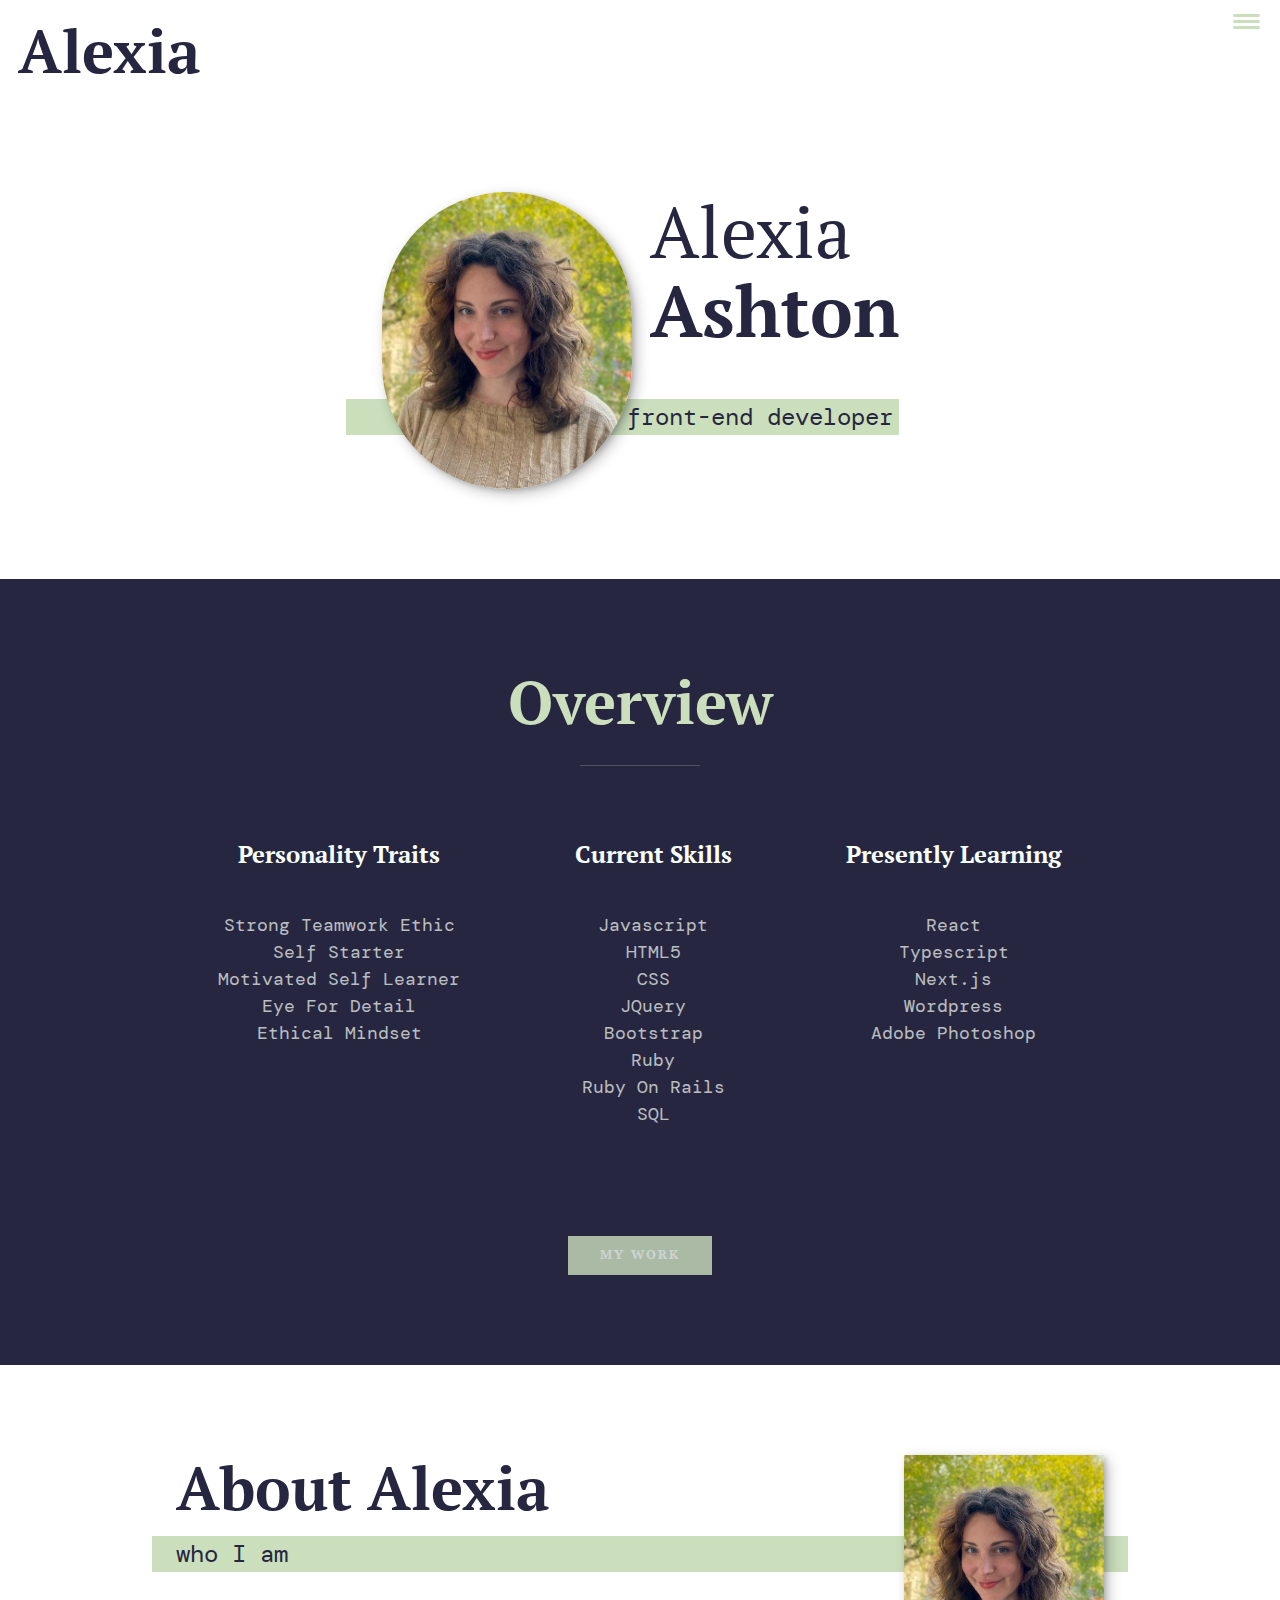
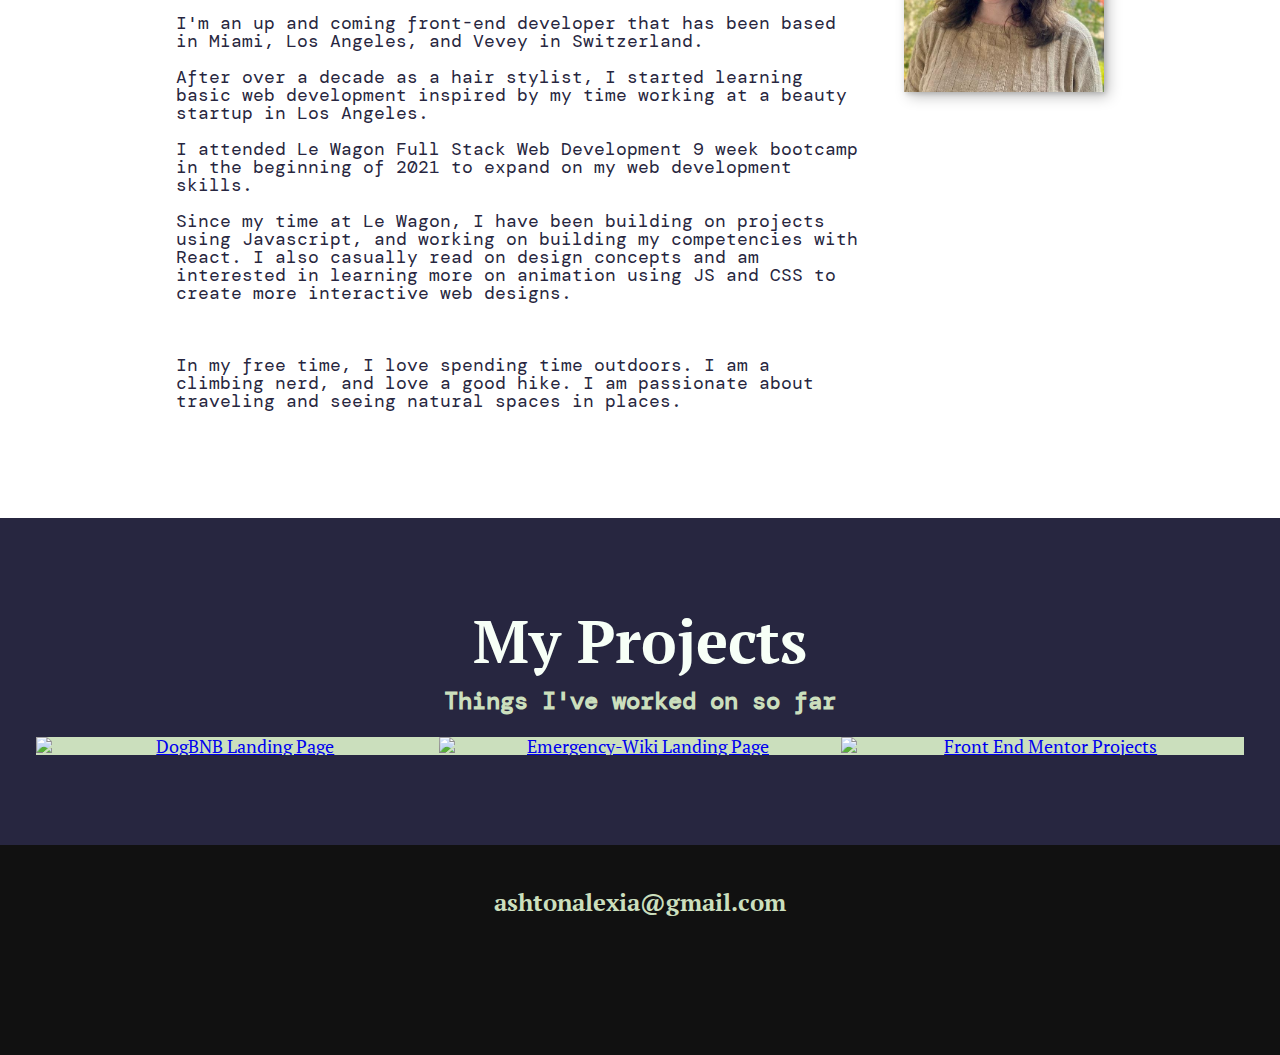
==== index.html @ a901b964 "Merge pull request #9 from alexiaashton/nine-branch" ====
<!DOCTYPE html>
<html lang="en">
  <head>

    <title>Alexia Ashton | Front-End Web Developer</title>
    <meta charset="utf 8">
    <meta name="viewport" content="width=device-width, initial scale=1.0">
    <link rel="stylesheet" href="/style/index.css" />
    <script src="https://kit.fontawesome.com/a65cfa172c.js" crossorigin="anonymous"></script>
  </head>
  <body>
    <header>
      <div class="logo">
        <h2 class="logo_font">Alexia<h2>
      </div>
      <button class="nav-toggle" aria-label="navigation">
        <span class="hamburger"></span>
      </button>
      <nav class="nav">
        <ul class="nav__list">
          <li class="nav_item"><a href="#home" class="nav__link">Home</a></li>
          <li class="nav_item"><a href="#info_highlights" class="nav__link">Tidbits</a></li>
          <li class="nav_item"><a href="#about" class="nav__link">About Me</a></li>
          <li class="nav_item"><a href="#work" class="nav__link">My Work</a></li>
        </ul>
      </nav>
    </header>
    <!--Introduction-->
    <section class="intro" id="home">
      <h1 class="section__title section__title--intro">
        Alexia <strong>Ashton</strong>
      </h1>
      <p class='section__subtitle section__subtitle--intro'>front-end developer</p>
      <img src='img/alexia.jpg' class="intro_img" alt="Photo of Alexia">
    </section>


    <!--banner filler for the future-->
    <section class="highlights" id="info_highlights">
      <h2 class="section__title section__title--highlights">Overview</h2>
      <div class="all_tidbits">
        <div class="tidbit">
          <h3>Personality Traits</h3>
          <p>
            <br> Strong Teamwork Ethic
            <br> Self Starter
            <br> Motivated Self Learner
            <br> Eye For Detail
            <br> Ethical Mindset
          </p>
        </div>
        <div class="tidbit">
          <h3>Current Skills</h3>
          <p class="skills_list">
            <br>Javascript
            <br>HTML5
            <br>CSS
            <br>JQuery
            <br>Bootstrap
            <br>Ruby
            <br>Ruby On Rails
            <br>SQL
          <p>
        </div>
        <div class="tidbit">
          <h3>Presently Learning</h3>
          <p>
            <br>React
            <br>Typescript
            <br>Next.js
            <br> Wordpress
            <br> Adobe Photoshop
          </p>
        </div>
      </div>
      <a href="#my_work" class="btn">My Work</a>
    </section>


    <!--About ME-->
    <section class="about_me" id="about">
      <h2 class="section__title section__title--about">About Alexia</h2>
      <p class="section__subtitle section__subtitle--about">who I am</p>

      <div class="about_me--body">
        <p>I'm an up and coming front-end developer that has been based in Miami, Los Angeles, and Vevey in Switzerland.
        <br>
        <br>After over a decade as a hair stylist, I started learning basic web development inspired by my time working at a beauty startup in Los Angeles.
        <br>
        <br>I attended Le Wagon Full Stack Web Development 9 week bootcamp in the beginning of 2021 to expand on my web development skills.
        <br>
        <br>Since my time at Le Wagon, I have been building on projects using Javascript, and working on building my competencies with React. I also casually read on design concepts and am interested in learning more on animation using JS and CSS to create more interactive web designs. </p>
        <br>
        <p>In my free time, I love spending time outdoors. I am a climbing nerd, and love a good hike. I am passionate about traveling and seeing natural spaces in places.</p>
      </div>
      <img src="img/alexia.jpg" class="about_me--image">
    </section>

    <!--My Work-->
    <section class="my_work" id="work">
      <h2 class="section__title section__title--work">My Projects</h2>
      <p class="section__subtitle section_subtitle--work">Things I've worked on so far</p>


      <div class="portfolio">
        <!--Portfolio Item 1-->
        <a href="dog_bnb.html" class="portfolio__item">
          <img src="img/DogBNB.jpg" alt="DogBNB Landing Page" class="portfolio_img">
        </a>
        <!--Potfolio ITem 2-->
        <a href="emergency_wiki.html" class="portfolio__item">
          <img src="img/emergencyWiki.jpg" alt="Emergency-Wiki Landing Page" class="portfolio_img">
        </a>
        <!--Portfoilio Item 3-->
        <a href="#" class="portfolio__item">
          <img src="img/frontendmentor.jpg" alt="Front End Mentor Projects" class="portfolio_img">
        </a>
      </div>
    </section>

  <!--footer-->

  <footer class="footer">
    <a href="mailto:ashtonalexia@gmail.com" class="footer-link">ashtonalexia@gmail.com</a>
    <ul class="social_list">
      <li class="social__list-item">
        <a href="https://github.com/alexiaashton" class="social__list-link">
          <i class="fab fa-github"></i>
        </a>
      </li>
      <li class="social__list-item">
        <a href="https://www.linkedin.com/in/alexia-ashton" class="social__list-link">
          <i class="fab fa-linkedin"></i>
        </a>
      </li>
    </ul>
   </footer>
   <script src="js/index.js"></script>
 </body>
<html>
---- style/index.css ----
@import url("https://fonts.googleapis.com/css2?family=DM+Mono:ital,wght@0,300;0,400;1,300;1,400&family=PT+Serif:ital,wght@0,400;0,700;1,400&display=swap");

*,
*::before,
*::after {
  box-sizing: border-box;
}

:root {
  --ff-primary: "Pt Serif";
  --ff-secondary: "DM Mono";

  --fw-reg: 300;
  --fw-bold: 900;

  --clr-light: #f7fff7;
  --clr-drk: #272640;
  --clr-accent: #cbdfbd;

  --fs-h1: 3rem;
  --fs-h2: 2.23rem;
  --fs-h3: 1.25rem;
  --fs-body: 1rem;

  --bs: 0.25em 0.25em 0.75em rgba(0, 0, 0, 0.25),
    0.125em 0.125em 0.25em rgba(0, 0, 0, 0.15);
}

@media (min-width: 800px) {
  :root {
    --fs-h1: 4.5rem;
    --fs-h2: 3.75rem;
    --fs-h3: 1.5rem;
    --fs-body: 1.125rem;
  }
}

/*---------General Style------- */
html {
  scroll-behavior: smooth;
}

body {
  background: var(--clr-clr);
  color: var(--clr-drk);
  margin: 0;
  font-family: var(--ff-primary);
  font-size: var(--fs-body);
  line-height: 1;
}

section {
  padding: 5em 2em;
}

img {
  display: block;
  max-width: 100%;
}

strong {
  font-weight: var(--fw-bold);
}

:focus {
  outline: 3px solid var(--clr-accent);
  outline-offset: 3px;
}

/*----Buttons-----*/
.btn {
  display: inline-block;
  padding: 1em 2.5em;
  margin: 0 auto;
  text-align: center;
  text-decoration: none;
  background: var(--clr-accent);
  color: var(--clr-light);
  cursor: pointer;
  font-size: 0.8rem;
  text-transform: uppercase;
  letter-spacing: 2px;
  font-weight: var(--fw-bold);
  opacity: 0.8;
  transition: transform 200ms ease-in-out;
}

.btn:hover {
  transform: scale(1.1);
  opacity: 1;
}
/*Typography */

h1,
h2,
h3 {
  line-height: 1.1;
  margin: 0;
}

h1 {
  font-size: var(--fs-h1);
}
h2 {
  font-size: var(--fs-h2);
}
h3 {
  font-size: var(--fs-h3);
}

p {
  font-family: var(--ff-secondary);
}

.section__title {
  margin-bottom: 0.25em;
}

.section__title--intro {
  font-weight: var(--fw-reg);
}

.section__title--intro strong {
  display: block;
}

.section__subtitle {
  margin: 0;
  font-size: var(--fs-h3);
  min-width: 500px;
}

.section__subtitle--intro,
.section__subtitle--about {
  background: var(--clr-accent);
  padding: 0.25em;
  font-family: var(--ff-secondary);
  margin-bottom: 1em;
}

/*---header--*/
.logo {
  max-width: 100px;
}

header {
  display: flex;
  justify-content: space-between;
  padding: 1em;
}

.nav {
  position: fixed;
  background: var(--clr-drk);
  color: var(--clr-light);
  top: 0;
  bottom: 0;
  left: 0;
  right: 0;
  z-index: 100;

  transform: translatex(100%);
  transition: transform 250ms cubic-bezier(0.5, 0, 0.5, 1);
}

.nav__list {
  list-style: none;
  display: flex;
  height: 100%;
  flex-direction: column;
  justify-content: space-evenly;
  align-items: center;
  margin: 0;
  padding: 0;
}

.nav__link {
  color: inherit;
  font-weight: var(--fw-bold);
  font-size: var(--fs-h3);
  text-decoration: none;
}

.nav__link:hover {
  color: var(--clr-accent);
}

.nav-toggle {
  padding: 0.5em;
  background: transparent;
  border: 0;
  cursor: pointer;
  position: absolute;
  right: 1em;
  top: 1em;
  z-index: 1000;
}

.nav-open .nav {
  transform: translateX(0);
}

.nav-open .nav-toggle {
  position: fixed;
}

.nav-open .hamburger {
  transform: rotate(0.625turn);
}

.nav-open .hamburger::before {
  transform: rotate(90deg) translateX(-6px);
}

.nav-open .hamburger::after {
  opacity: 0;
}

.hamburger {
  display: block;
  position: relative;
}

.hamburger,
.hamburger::before,
.hamburger::after {
  background: var(--clr-accent);
  width: 2em;
  height: 3px;
  border-radius: 1em;
  transition: transform 250ms ease-in-out;
}

.hamburger::before,
.hamburger::after {
  content: "";
  position: absolute;
  left: 0;
  right: 0;
}

.hamburger::before {
  top: 6px;
}

.hamburger::after {
  bottom: 6px;
}
/*----Intro Section */

.intro {
  max-width: 1000px;
  margin: 0 auto;
  position: relative;
}

.intro_img {
  box-shadow: var(--bs);
  border-radius: 280px;
}

.section__subtitle--intro {
  display: inline-block;
}
@media (min-width: 600px) {
  .intro {
    display: grid;
    width: min-content;
    margin: 0 auto;
    grid-column-gap: 1em;
    grid-template-areas:
      "img title"
      "img subtitle";
    grid-template-columns: min-content max-content;
  }
  .intro_img {
    grid-area: img;
    min-width: 250px;
    position: relative;
    z-index: 2;
  }
  .section__subtitle--intro {
    align-self: start;
    grid-column: -1 / 1;
    grid-row: 2;
    text-align: right;
    position: relative;
    left: -1.5em;
    width: calc(100% + 1.5em);
  }
}

/*--------Highlights/Tidbits Section------------*/

.highlights {
  background-color: var(--clr-drk);
  /*background-image: ;*/
  /*background-size: cover;
  background-blend-mode: multiply;*/
  color: var(--clr-light);
  text-align: center;
}

.section__title--highlights {
  color: var(--clr-accent);
  position: relative;
  display: grid;
}

.section__title--highlights::after {
  content: "";
  display: block;
  width: 2em;
  height: 1px;
  margin: 0.5em auto 1em;
  background: var(--clr-accent);
  opacity: 0.25;
}

.all_tidbits {
  margin-bottom: 5em;
}

.tidbit {
  max-width: 500px;
  margin: 0 auto;
  line-height: 1.5em;
}

.tidbit p {
  opacity: 0.7;
}

@media (min-width: 800px) {
  .all_tidbits {
    display: flex;
    max-width: 1000px;
    margin-left: auto;
    margin-right: auto;
  }
  .tidbit + .tidbit {
    margin-left: 2em;
  }
}

/*----About ME -----*/

.about_me {
  max-width: 1000px;
  margin: 0 auto;
}

.about_me--image {
  box-shadow: var(--bs);
}

@media (min-width: 600px) {
  .about_me {
    display: grid;
    grid-template-columns: 1fr 200px;
    grid-template-areas:
      "title img"
      "subtitle img"
      "text img";
    grid-column-gap: 2em;
  }
  .section__title--about {
    grid-area: title;
  }
  .section__subtitle--about {
    grid-column: 1 / -1;
    grid-row: 2;
    position: relative;
    left: -1em;
    width: calc(100% + 2em);
    padding-left: 1em;
    padding-right: calc(200px + 4em);
  }
  .about_me--image {
    grid-area: img;
    position: relative;
    z-index: 2;
  }
}

/*-------------Portfolio------*/

.my_work {
  background-color: var(--clr-drk);
  color: var(--clr-light);
  text-align: center;
}

.section_subtitle--work {
  color: var(--clr-accent);
  font-weight: var(--fw-bold);
  margin-bottom: 1em;
}

.portfolio {
  display: grid;
  grid-template-columns: repeat(auto-fit, minmax(300px, 2fr));
}

.portfolio_img {
  width: 100%;
  height: 100%;
  object-fit: fill;
  transition: transform 750ms cubic-bezier(0.5, 0, 0.5, 1), opacity 250ms linear;
}

.portfolio__item {
  background: var(--clr-accent);
  overflow: hidden;
}
.portfolio_img:hover {
  transform: scale(1.2);
  opacity: 0.75;
}

/*---footer----*/

.footer {
  background: #111;
  color: var(--clr-accent);
  text-align: center;
  padding: 2.5em 0;
}

.footer a {
  color: inherit;
  text-decoration: none;
  font-size: var(--fs-h3);
}

.footer-link {
  font-weight: bold;
}

.footer-link:hover,
.social__list-link:hover {
  opacity: 0.7;
}

.footer-link:hover {
  text-decoration: underline;
}

.social_list {
  list-style: none;
  display: flex;
  justify-content: center;
  margin: 2em 0;
  padding: 0;
}

.social__list-item {
  margin: 0 0.5em;
}

.social__list-link {
  padding: 0.75em;
}

/* Portfolio Pages */

.portfolio-item-individual {
  padding: 0 2em 2em;
  max-width: 1000px;
  margin: 0 auto;
}

.portfolio-item-individual p {
  max-width: 600px;
  margin-left: auto;
  margin-right: auto;
  line-height: 1.5em;
}

.EW_portfolio_page_img {
  max-width: 200px;
  margin: 0 auto;
  transition: transform 750ms cubic-bezier(0.5, 0, 0.5, 1), opacity 250ms linear;
}
.EW_portfolio_page_img:hover {
  transform: scale(1.2);
  opacity: 0.75;
}

.portfolio-item-individual h3 {
  margin: 0 auto;
  padding: 30px;
  text-align: center;
}

.tech_lang_used {
  text-align: center;
}

.tech_list {
  list-style: none;
  display: flex;
  justify-content: center;
  margin: 2em 0;
  padding: 0;
}

.tech_item {
  padding: 2em;
}
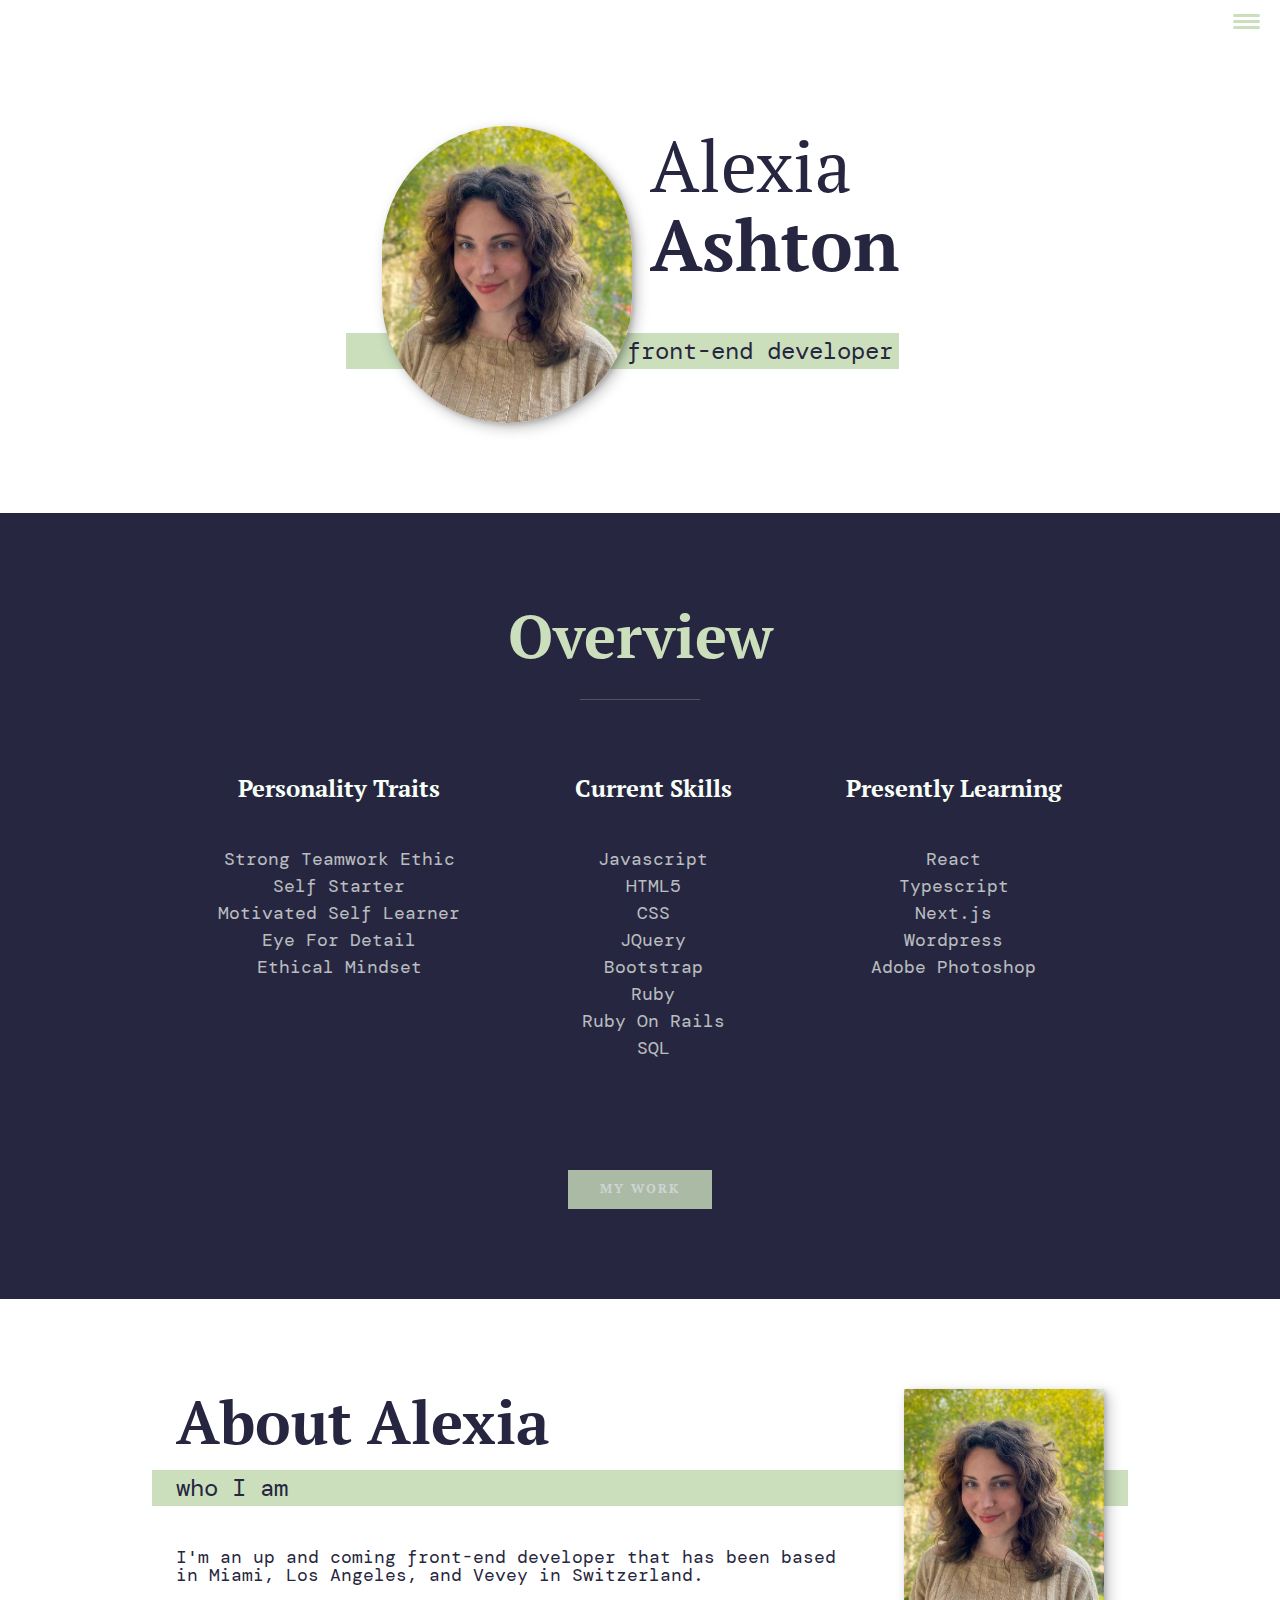
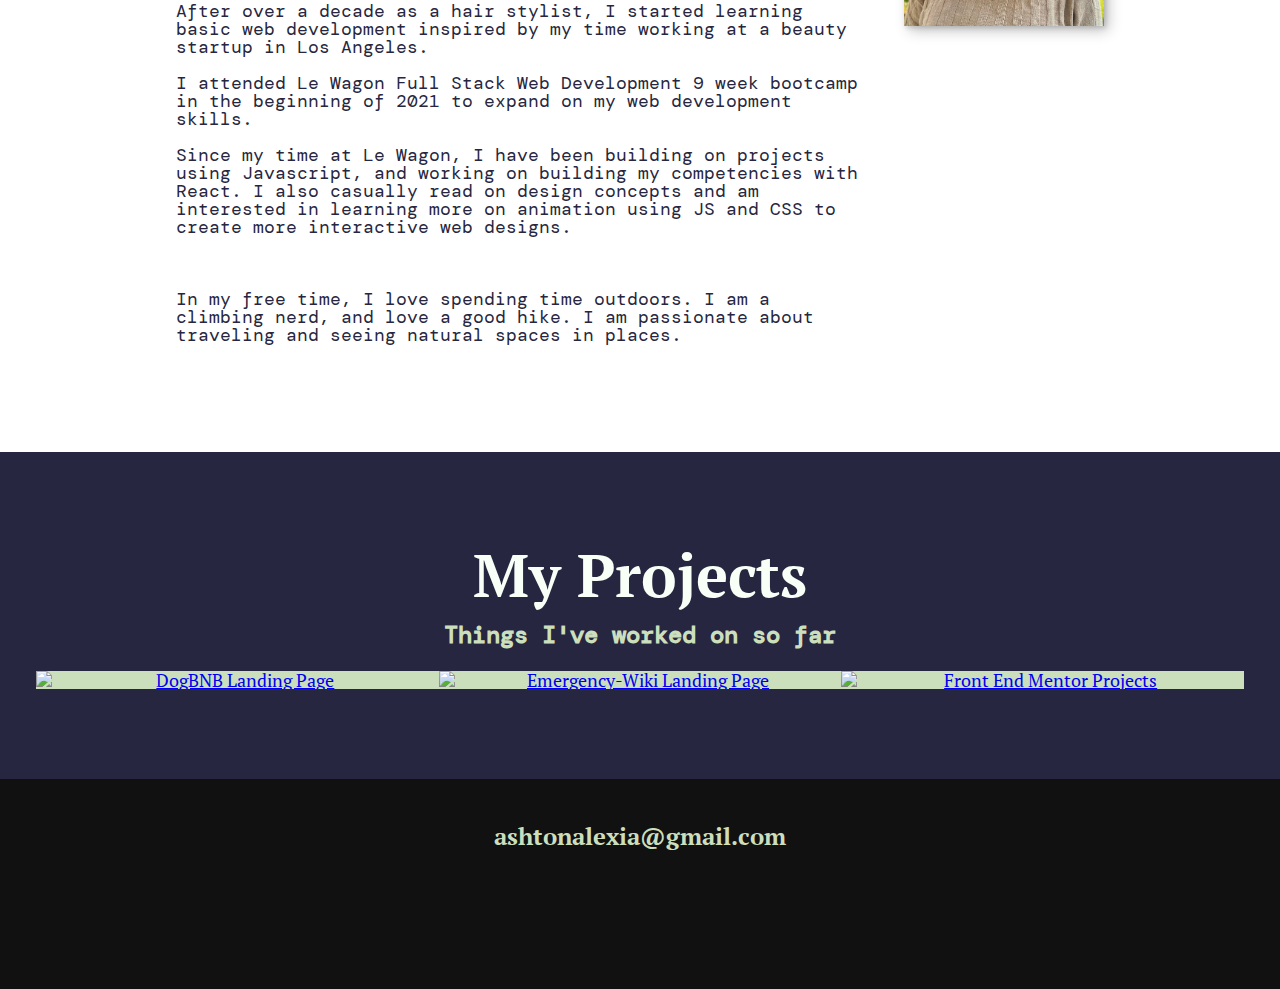
==== commit f3062ac5: "Merge pull request #11 from alexiaashton/tenth-branch" ====
--- a/index.html
+++ b/index.html
@@ -5,13 +5,13 @@
     <title>Alexia Ashton | Front-End Web Developer</title>
     <meta charset="utf 8">
     <meta name="viewport" content="width=device-width, initial scale=1.0">
-    <link rel="stylesheet" href="/style/index.css" />
+    <link type="text/css" rel="stylesheet" href="style/index.css" />
     <script src="https://kit.fontawesome.com/a65cfa172c.js" crossorigin="anonymous"></script>
   </head>
   <body>
     <header>
       <div class="logo">
-        <h2 class="logo_font">Alexia<h2>
+        <h2 class="logo_font"><h2>
       </div>
       <button class="nav-toggle" aria-label="navigation">
         <span class="hamburger"></span>
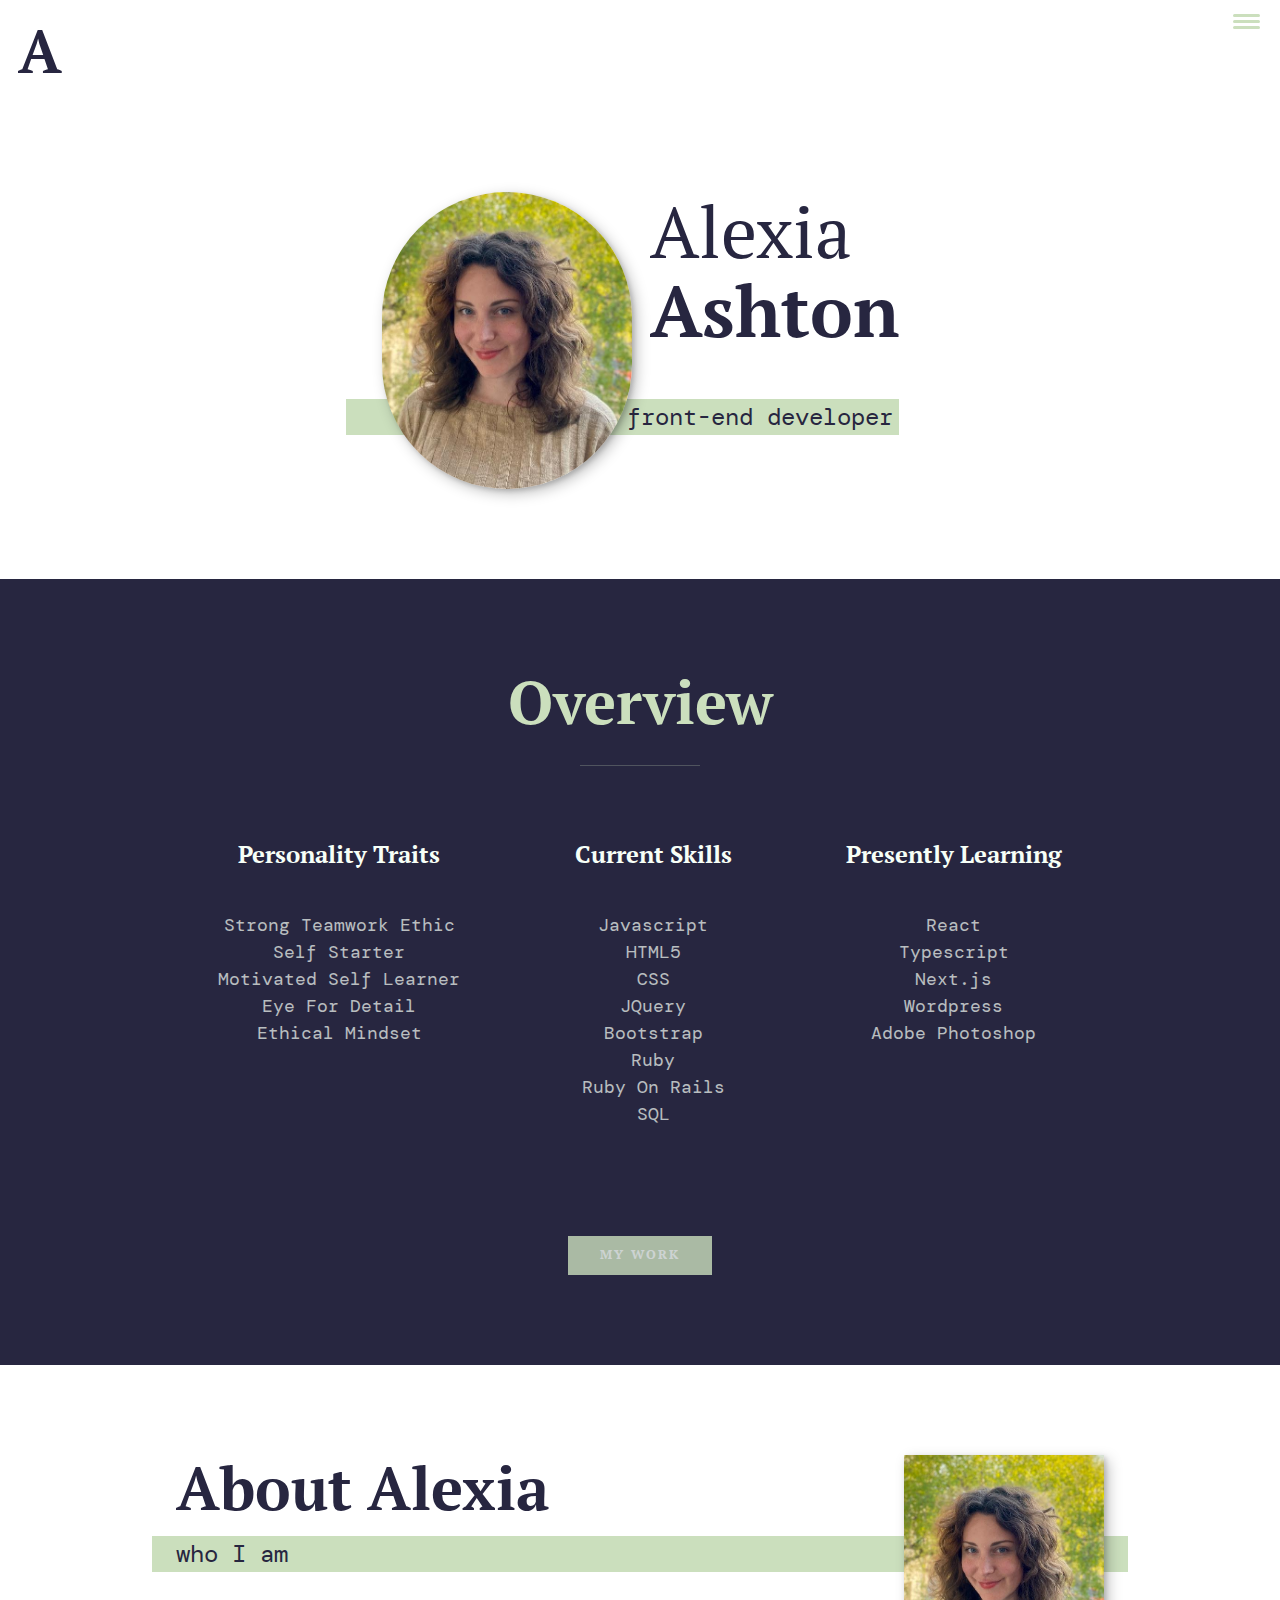
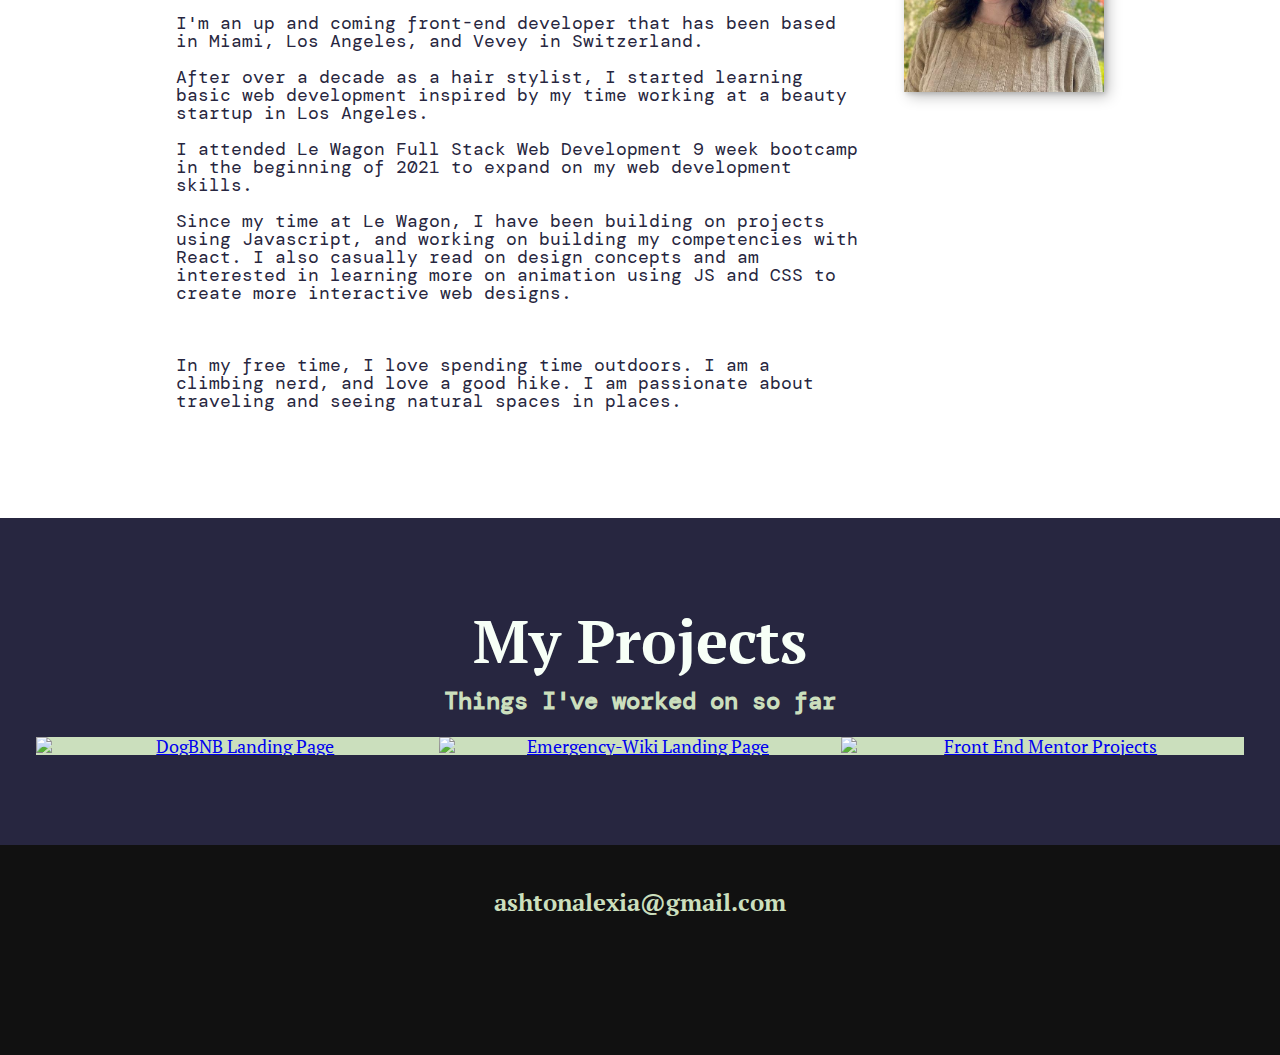
==== commit 86d03e54: "fixed my work button" ====
--- a/index.html
+++ b/index.html
@@ -11,7 +11,7 @@
   <body>
     <header>
       <div class="logo">
-        <h2 class="logo_font"><h2>
+        <h2 class="logo_font">A<h2>
       </div>
       <button class="nav-toggle" aria-label="navigation">
         <span class="hamburger"></span>
@@ -73,7 +73,7 @@
           </p>
         </div>
       </div>
-      <a href="#my_work" class="btn">My Work</a>
+      <a href="#work" class="btn">My Work</a>
     </section>
 
 
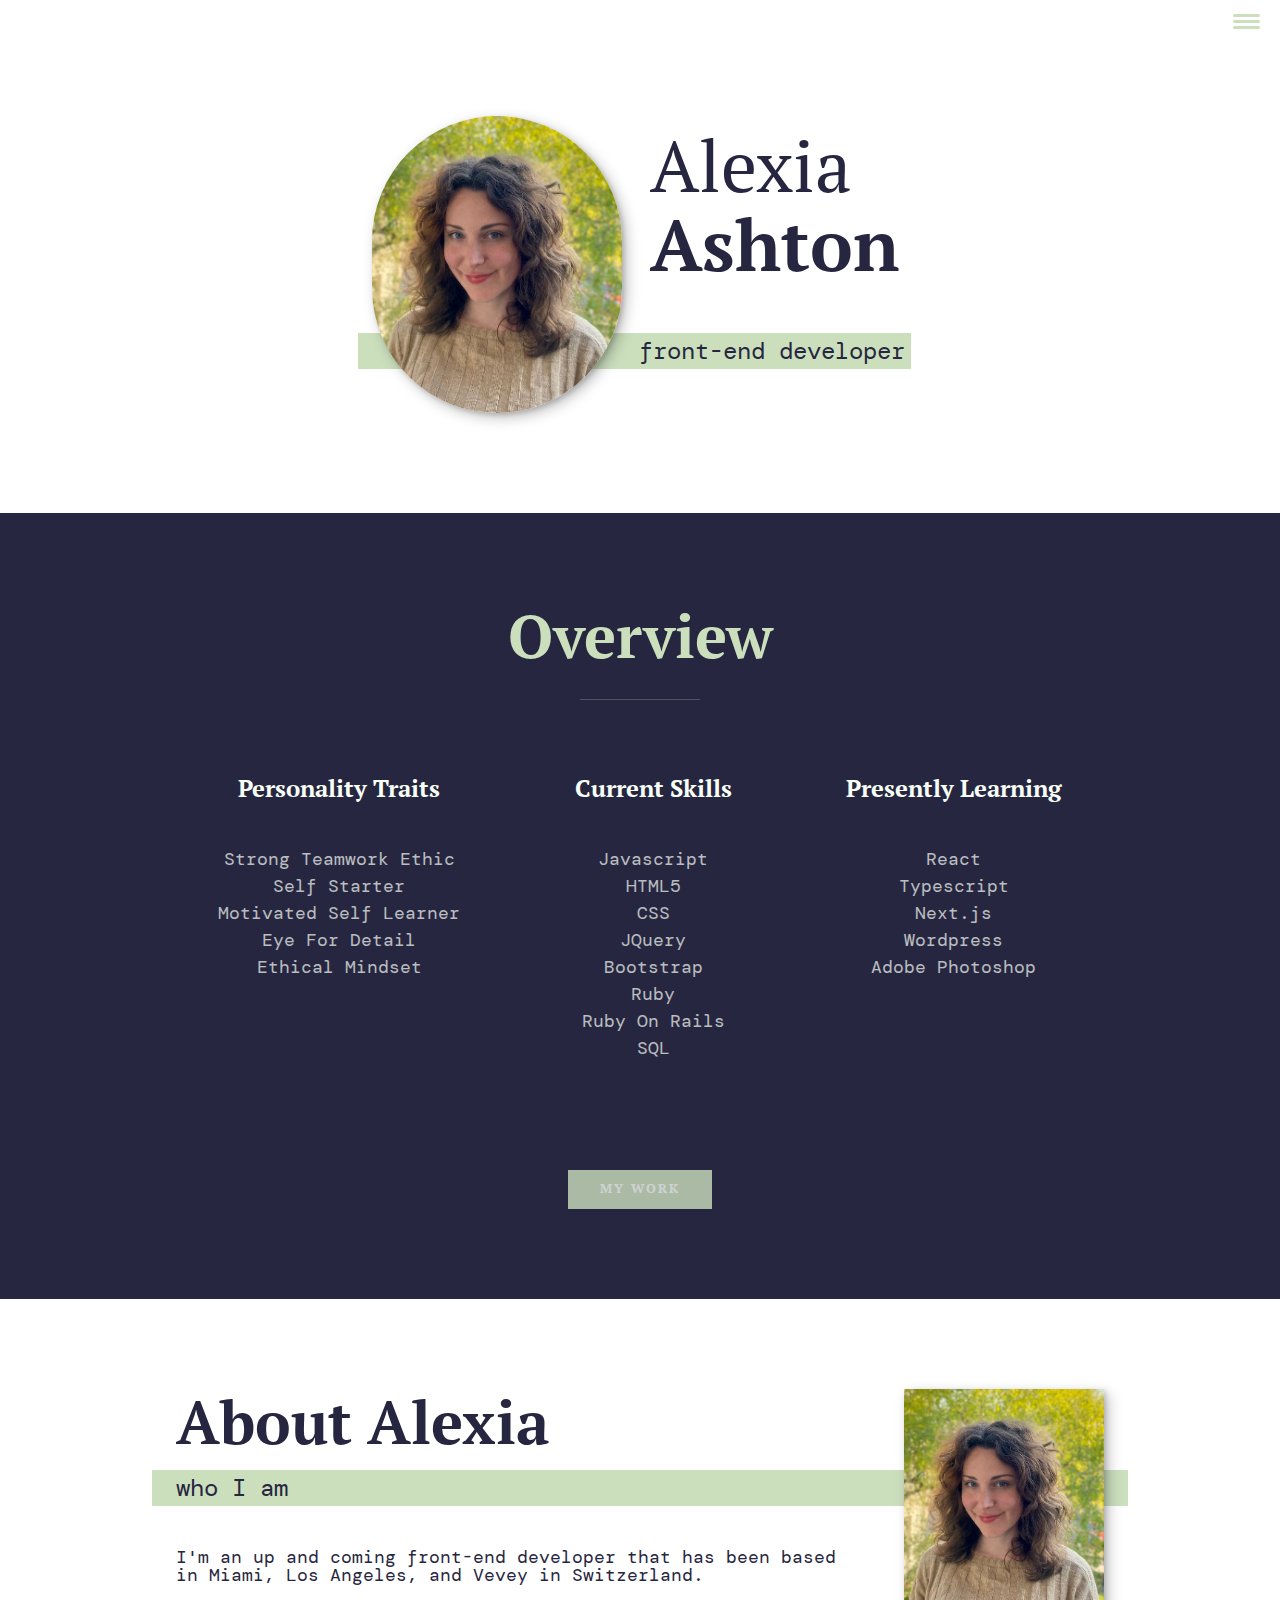
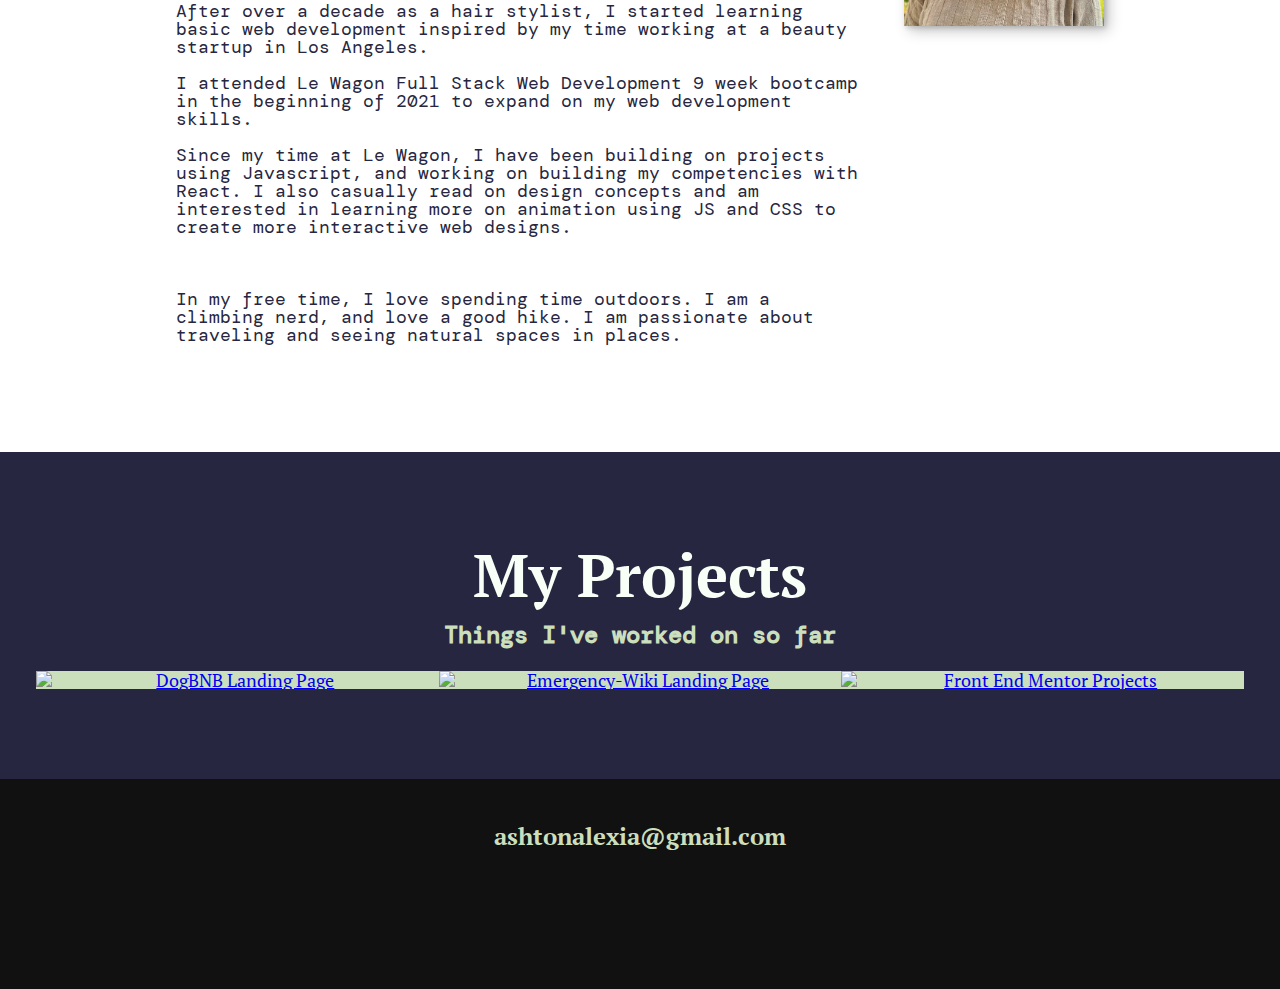
==== commit 9e026077: "intro completely responsive" ====
--- a/index.html
+++ b/index.html
@@ -1,17 +1,19 @@
-  <!DOCTYPE html>
+<!DOCTYPE html>
 <html lang="en">
   <head>
-
     <title>Alexia Ashton | Front-End Web Developer</title>
-    <meta charset="utf 8">
-    <meta name="viewport" content="width=device-width, initial scale=1.0">
+    <meta charset="utf 8" />
+    <meta name="viewport" content="width=device-width, initial scale=1.0" />
     <link type="text/css" rel="stylesheet" href="style/index.css" />
-    <script src="https://kit.fontawesome.com/a65cfa172c.js" crossorigin="anonymous"></script>
+    <script
+      src="https://kit.fontawesome.com/a65cfa172c.js"
+      crossorigin="anonymous"
+    ></script>
   </head>
   <body>
     <header>
       <div class="logo">
-        <h2 class="logo_font">A<h2>
+        <i class="fas fa-laptop-code"></i>
       </div>
       <button class="nav-toggle" aria-label="navigation">
         <span class="hamburger"></span>
@@ -19,9 +21,15 @@
       <nav class="nav">
         <ul class="nav__list">
           <li class="nav_item"><a href="#home" class="nav__link">Home</a></li>
-          <li class="nav_item"><a href="#info_highlights" class="nav__link">Tidbits</a></li>
-          <li class="nav_item"><a href="#about" class="nav__link">About Me</a></li>
-          <li class="nav_item"><a href="#work" class="nav__link">My Work</a></li>
+          <li class="nav_item">
+            <a href="#info_highlights" class="nav__link">Tidbits</a>
+          </li>
+          <li class="nav_item">
+            <a href="#about" class="nav__link">About Me</a>
+          </li>
+          <li class="nav_item">
+            <a href="#work" class="nav__link">My Work</a>
+          </li>
         </ul>
       </nav>
     </header>
@@ -30,10 +38,11 @@
       <h1 class="section__title section__title--intro">
         Alexia <strong>Ashton</strong>
       </h1>
-      <p class='section__subtitle section__subtitle--intro'>front-end developer</p>
-      <img src='img/alexia.jpg' class="intro_img" alt="Photo of Alexia">
+      <p class="section__subtitle section__subtitle--intro">
+        front-end developer
+      </p>
+      <img src="img/alexia.jpg" class="intro_img" alt="Photo of Alexia" />
     </section>
-
 
     <!--banner filler for the future-->
     <section class="highlights" id="info_highlights">
@@ -42,40 +51,35 @@
         <div class="tidbit">
           <h3>Personality Traits</h3>
           <p>
-            <br> Strong Teamwork Ethic
-            <br> Self Starter
-            <br> Motivated Self Learner
-            <br> Eye For Detail
-            <br> Ethical Mindset
+            <br />
+            Strong Teamwork Ethic <br />
+            Self Starter <br />
+            Motivated Self Learner <br />
+            Eye For Detail <br />
+            Ethical Mindset
           </p>
         </div>
         <div class="tidbit">
           <h3>Current Skills</h3>
           <p class="skills_list">
-            <br>Javascript
-            <br>HTML5
-            <br>CSS
-            <br>JQuery
-            <br>Bootstrap
-            <br>Ruby
-            <br>Ruby On Rails
-            <br>SQL
-          <p>
+            <br />Javascript <br />HTML5 <br />CSS <br />JQuery <br />Bootstrap
+            <br />Ruby <br />Ruby On Rails <br />SQL
+          </p>
+
+          <p></p>
         </div>
+
         <div class="tidbit">
           <h3>Presently Learning</h3>
           <p>
-            <br>React
-            <br>Typescript
-            <br>Next.js
-            <br> Wordpress
-            <br> Adobe Photoshop
+            <br />React <br />Typescript <br />Next.js <br />
+            Wordpress <br />
+            Adobe Photoshop
           </p>
         </div>
       </div>
       <a href="#work" class="btn">My Work</a>
     </section>
-
 
     <!--About ME-->
     <section class="about_me" id="about">
@@ -83,58 +87,91 @@
       <p class="section__subtitle section__subtitle--about">who I am</p>
 
       <div class="about_me--body">
-        <p>I'm an up and coming front-end developer that has been based in Miami, Los Angeles, and Vevey in Switzerland.
-        <br>
-        <br>After over a decade as a hair stylist, I started learning basic web development inspired by my time working at a beauty startup in Los Angeles.
-        <br>
-        <br>I attended Le Wagon Full Stack Web Development 9 week bootcamp in the beginning of 2021 to expand on my web development skills.
-        <br>
-        <br>Since my time at Le Wagon, I have been building on projects using Javascript, and working on building my competencies with React. I also casually read on design concepts and am interested in learning more on animation using JS and CSS to create more interactive web designs. </p>
-        <br>
-        <p>In my free time, I love spending time outdoors. I am a climbing nerd, and love a good hike. I am passionate about traveling and seeing natural spaces in places.</p>
+        <p>
+          I'm an up and coming front-end developer that has been based in Miami,
+          Los Angeles, and Vevey in Switzerland.
+          <br />
+          <br />After over a decade as a hair stylist, I started learning basic
+          web development inspired by my time working at a beauty startup in Los
+          Angeles.
+          <br />
+          <br />I attended Le Wagon Full Stack Web Development 9 week bootcamp
+          in the beginning of 2021 to expand on my web development skills.
+          <br />
+          <br />Since my time at Le Wagon, I have been building on projects
+          using Javascript, and working on building my competencies with React.
+          I also casually read on design concepts and am interested in learning
+          more on animation using JS and CSS to create more interactive web
+          designs.
+        </p>
+        <br />
+        <p>
+          In my free time, I love spending time outdoors. I am a climbing nerd,
+          and love a good hike. I am passionate about traveling and seeing
+          natural spaces in places.
+        </p>
       </div>
-      <img src="img/alexia.jpg" class="about_me--image">
+      <img src="img/alexia.jpg" class="about_me--image" />
     </section>
 
     <!--My Work-->
     <section class="my_work" id="work">
       <h2 class="section__title section__title--work">My Projects</h2>
-      <p class="section__subtitle section_subtitle--work">Things I've worked on so far</p>
-
+      <p class="section__subtitle section_subtitle--work">
+        Things I've worked on so far
+      </p>
 
       <div class="portfolio">
         <!--Portfolio Item 1-->
         <a href="dog_bnb.html" class="portfolio__item">
-          <img src="img/DogBNB.jpg" alt="DogBNB Landing Page" class="portfolio_img">
+          <img
+            src="img/DogBNB.jpg"
+            alt="DogBNB Landing Page"
+            class="portfolio_img"
+          />
         </a>
         <!--Potfolio ITem 2-->
         <a href="emergency_wiki.html" class="portfolio__item">
-          <img src="img/emergencyWiki.jpg" alt="Emergency-Wiki Landing Page" class="portfolio_img">
+          <img
+            src="img/emergencyWiki.jpg"
+            alt="Emergency-Wiki Landing Page"
+            class="portfolio_img"
+          />
         </a>
         <!--Portfoilio Item 3-->
         <a href="#" class="portfolio__item">
-          <img src="img/frontendmentor.jpg" alt="Front End Mentor Projects" class="portfolio_img">
+          <img
+            src="img/frontendmentor.jpg"
+            alt="Front End Mentor Projects"
+            class="portfolio_img"
+          />
         </a>
       </div>
     </section>
 
-  <!--footer-->
+    <!--footer-->
 
-  <footer class="footer">
-    <a href="mailto:ashtonalexia@gmail.com" class="footer-link">ashtonalexia@gmail.com</a>
-    <ul class="social_list">
-      <li class="social__list-item">
-        <a href="https://github.com/alexiaashton" class="social__list-link">
-          <i class="fab fa-github"></i>
-        </a>
-      </li>
-      <li class="social__list-item">
-        <a href="https://www.linkedin.com/in/alexia-ashton" class="social__list-link">
-          <i class="fab fa-linkedin"></i>
-        </a>
-      </li>
-    </ul>
-   </footer>
-   <script src="js/index.js"></script>
- </body>
-<html>
+    <footer class="footer">
+      <a href="mailto:ashtonalexia@gmail.com" class="footer-link"
+        >ashtonalexia@gmail.com</a
+      >
+      <ul class="social_list">
+        <li class="social__list-item">
+          <a href="https://github.com/alexiaashton" class="social__list-link">
+            <i class="fab fa-github"></i>
+          </a>
+        </li>
+        <li class="social__list-item">
+          <a
+            href="https://www.linkedin.com/in/alexia-ashton"
+            class="social__list-link"
+          >
+            <i class="fab fa-linkedin"></i>
+          </a>
+        </li>
+      </ul>
+    </footer>
+    <script src="js/index.js"></script>
+  </body>
+  <html></html>
+</html>
--- a/style/index.css
+++ b/style/index.css
@@ -246,8 +246,13 @@
 .hamburger::after {
   bottom: 6px;
 }
+
+@media (min-width: 568px) {
+  header {
+    max-width: 568px;
+  }
+}
 /*----Intro Section */
-
 .intro {
   max-width: 1000px;
   margin: 0 auto;
@@ -257,12 +262,16 @@
 .intro_img {
   box-shadow: var(--bs);
   border-radius: 280px;
+  right: 10px;
+  bottom: 10px;
+  width: 50%;
 }
 
 .section__subtitle--intro {
   display: inline-block;
 }
-@media (min-width: 600px) {
+
+@media (min-width: 768px) {
   .intro {
     display: grid;
     width: min-content;
@@ -290,6 +299,60 @@
   }
 }
 
+@media (min-width: 400px) {
+  .intro {
+    display: grid;
+    width: min-content;
+    margin: 0 auto;
+    grid-column-gap: 1em;
+    grid-template-areas:
+      "img title"
+      "img subtitle";
+    grid-template-columns: min-content max-content;
+  }
+  .intro_img {
+    grid-area: img;
+    min-width: 250px;
+    z-index: 2;
+  }
+  .section__subtitle--intro {
+    align-self: start;
+    grid-column: -1 / 1;
+    grid-row: 2;
+    text-align: right;
+    position: relative;
+    left: -1em;
+    width: calc(100% + 1.5em);
+  }
+}
+
+@media (min-width: 375px) {
+  .intro {
+    display: grid;
+    width: min-content;
+    margin: 0 auto;
+    grid-column-gap: 1em;
+    grid-template-areas:
+      "img title"
+      "img subtitle";
+    grid-template-columns: min-content max-content;
+  }
+  .intro_img {
+    grid-area: img;
+    min-width: 250px;
+    z-index: 2;
+  }
+  .section__subtitle--intro {
+    align-self: start;
+    grid-column: -1 / 1;
+    grid-row: 2;
+    text-align: right;
+    position: relative;
+    left: -1em;
+    width: calc(100% + 1.5em);
+  }
+}
+
 /*--------Highlights/Tidbits Section------------*/
 
 .highlights {
@@ -331,7 +394,7 @@
   opacity: 0.7;
 }
 
-@media (min-width: 800px) {
+@media (min-width: 768px) {
   .all_tidbits {
     display: flex;
     max-width: 1000px;
@@ -354,7 +417,7 @@
   box-shadow: var(--bs);
 }
 
-@media (min-width: 600px) {
+@media (min-width: 400px) {
   .about_me {
     display: grid;
     grid-template-columns: 1fr 200px;
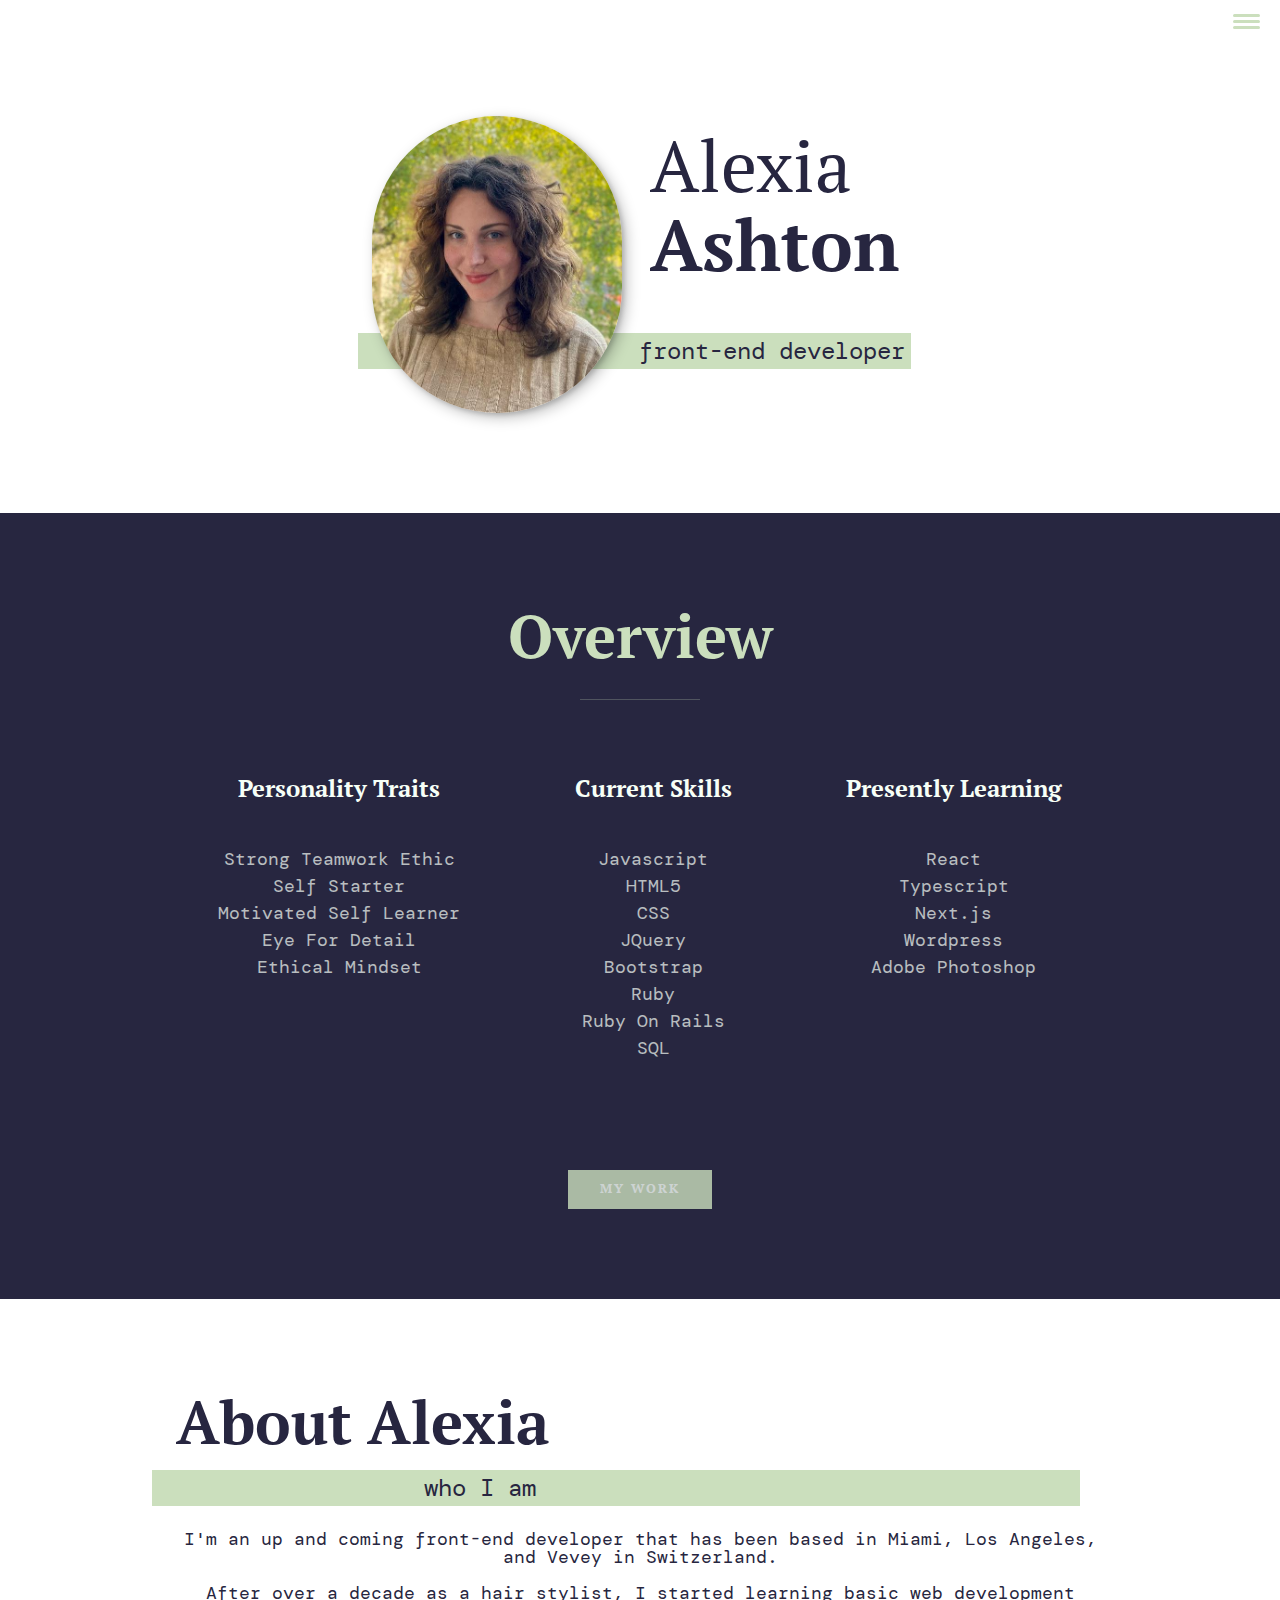
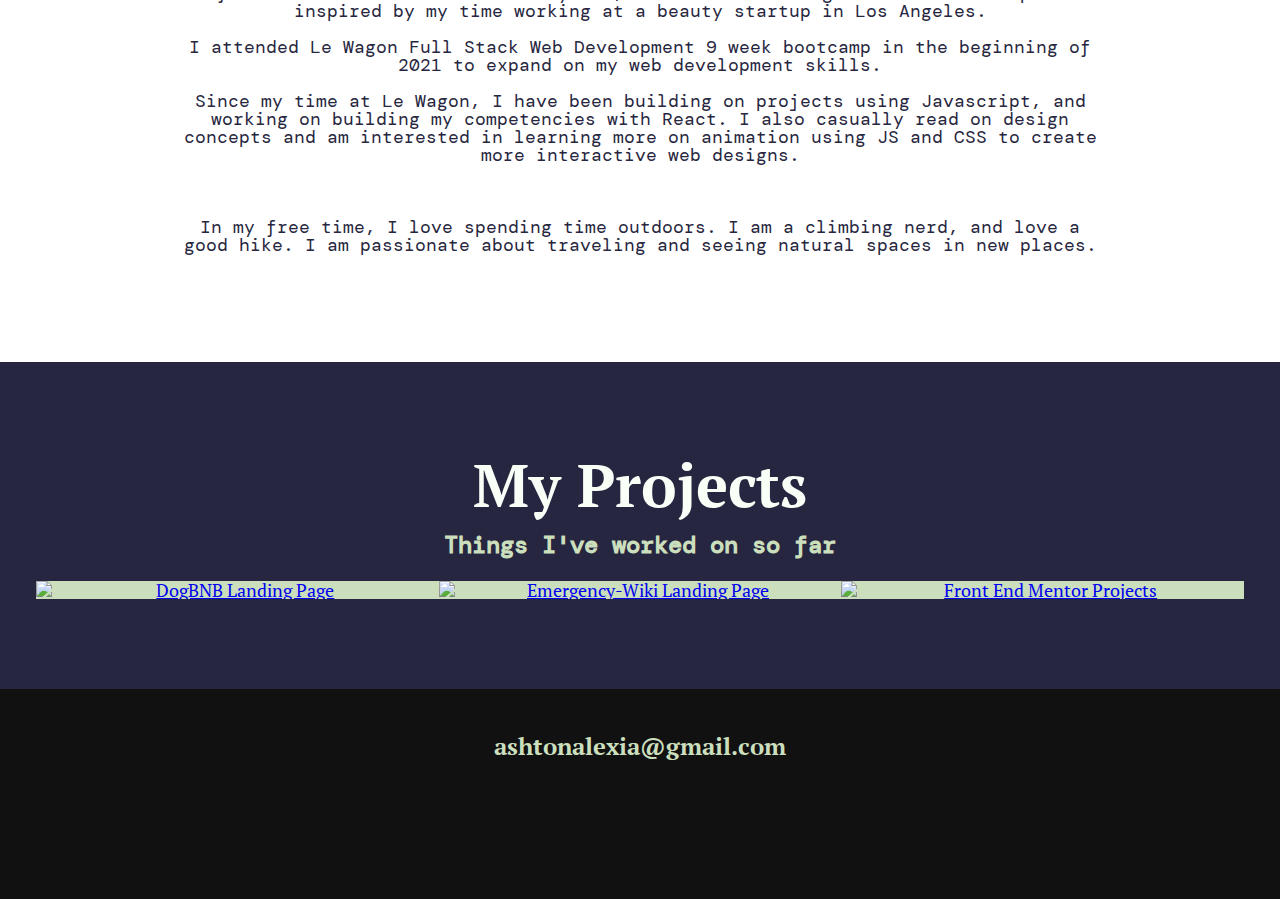
==== commit 5b5cc1f9: "Merge pull request #14 from alexiaashton/media-queries" ====
--- a/index.html
+++ b/index.html
@@ -108,7 +108,7 @@
         <p>
           In my free time, I love spending time outdoors. I am a climbing nerd,
           and love a good hike. I am passionate about traveling and seeing
-          natural spaces in places.
+          natural spaces in new places.
         </p>
       </div>
       <img src="img/alexia.jpg" class="about_me--image" />
--- a/style/index.css
+++ b/style/index.css
@@ -247,11 +247,6 @@
   bottom: 6px;
 }
 
-@media (min-width: 568px) {
-  header {
-    max-width: 568px;
-  }
-}
 /*----Intro Section */
 .intro {
   max-width: 1000px;
@@ -299,33 +294,6 @@
   }
 }
 
-@media (min-width: 400px) {
-  .intro {
-    display: grid;
-    width: min-content;
-    margin: 0 auto;
-    grid-column-gap: 1em;
-    grid-template-areas:
-      "img title"
-      "img subtitle";
-    grid-template-columns: min-content max-content;
-  }
-  .intro_img {
-    grid-area: img;
-    min-width: 250px;
-    z-index: 2;
-  }
-  .section__subtitle--intro {
-    align-self: start;
-    grid-column: -1 / 1;
-    grid-row: 2;
-    text-align: right;
-    position: relative;
-    left: -1em;
-    width: calc(100% + 1.5em);
-  }
-}
-
 @media (min-width: 375px) {
   .intro {
     display: grid;
@@ -406,6 +374,12 @@
   }
 }
 
+@media (min-width: 375px) {
+  .highlights {
+    margin: 0 auto;
+  }
+}
+
 /*----About ME -----*/
 
 .about_me {
@@ -417,9 +391,8 @@
   box-shadow: var(--bs);
 }
 
-@media (min-width: 400px) {
+@media (min-width: 375px) {
   .about_me {
-    display: grid;
     grid-template-columns: 1fr 200px;
     grid-template-areas:
       "title img"
@@ -435,14 +408,15 @@
     grid-row: 2;
     position: relative;
     left: -1em;
-    width: calc(100% + 2em);
+    width: 100%;
     padding-left: 1em;
     padding-right: calc(200px + 4em);
   }
   .about_me--image {
-    grid-area: img;
-    position: relative;
-    z-index: 2;
+    display: none;
+  }
+  p {
+    text-align: center;
   }
 }
 
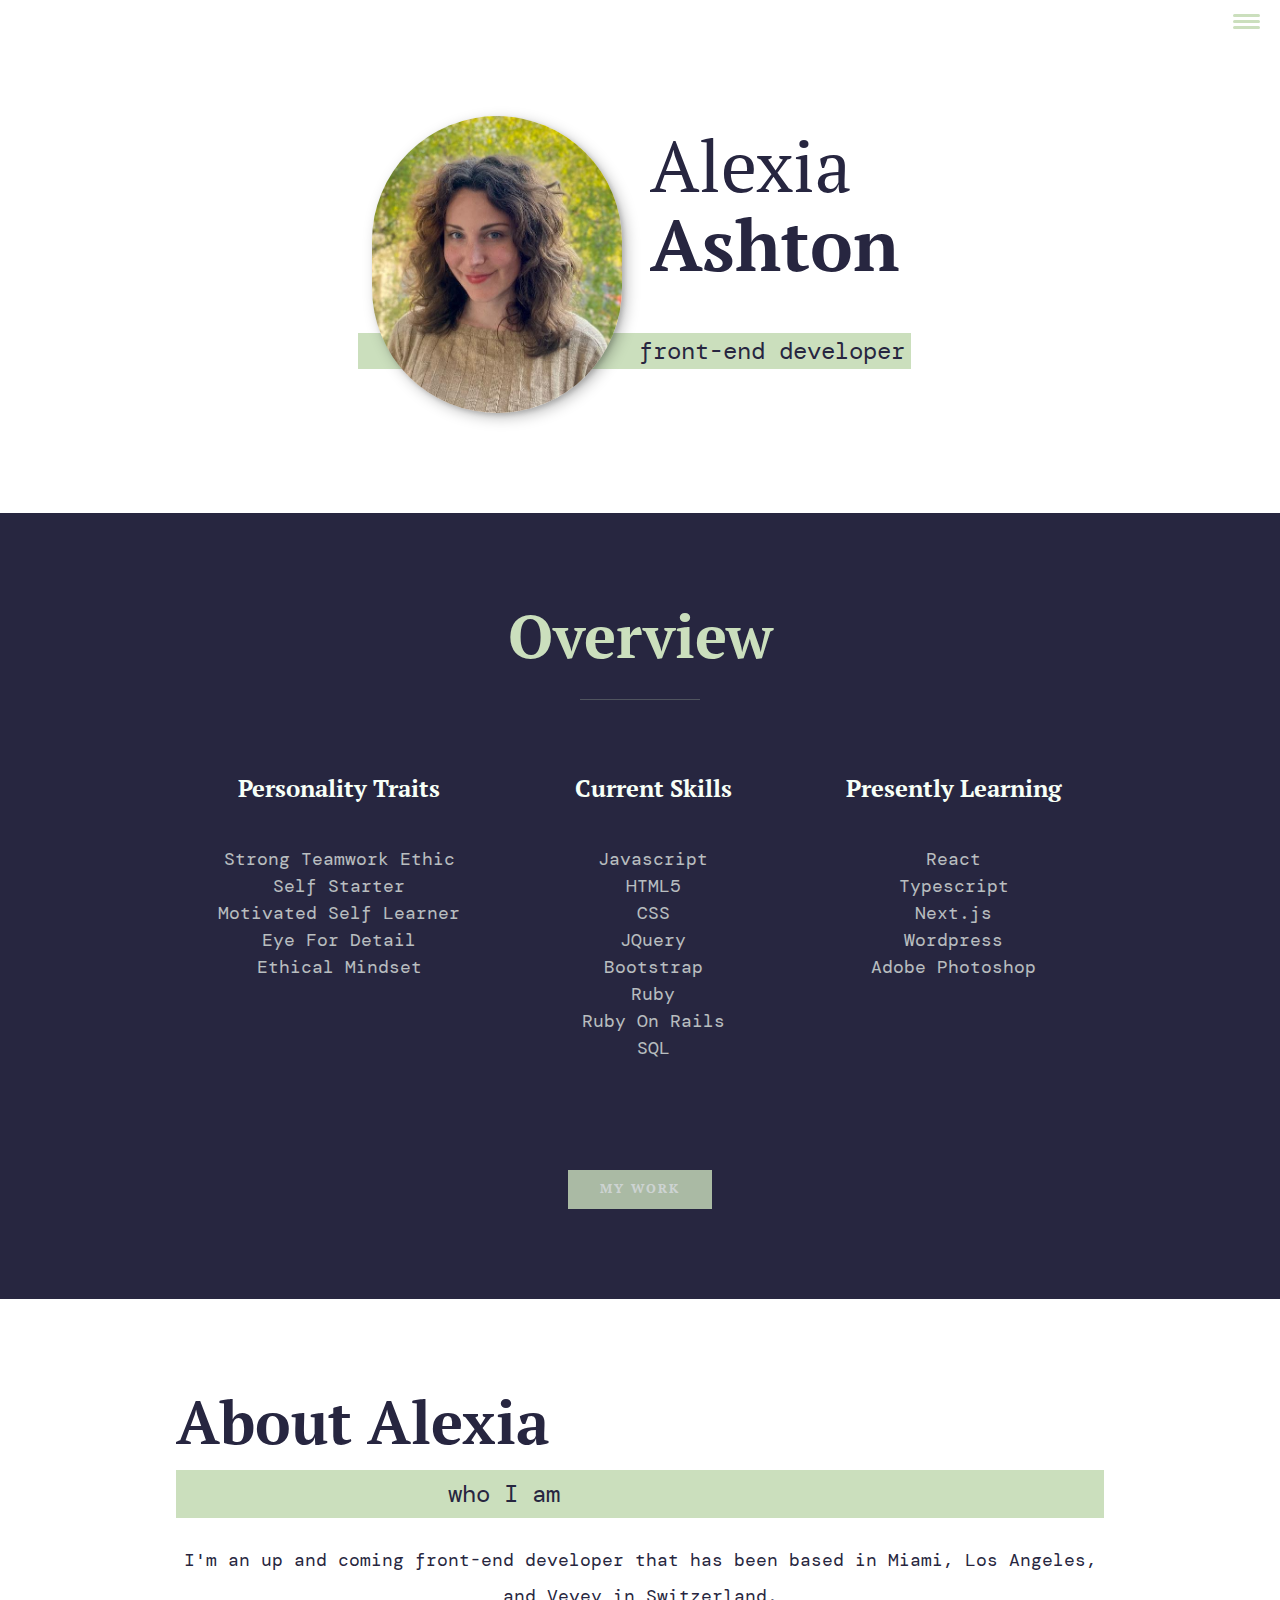
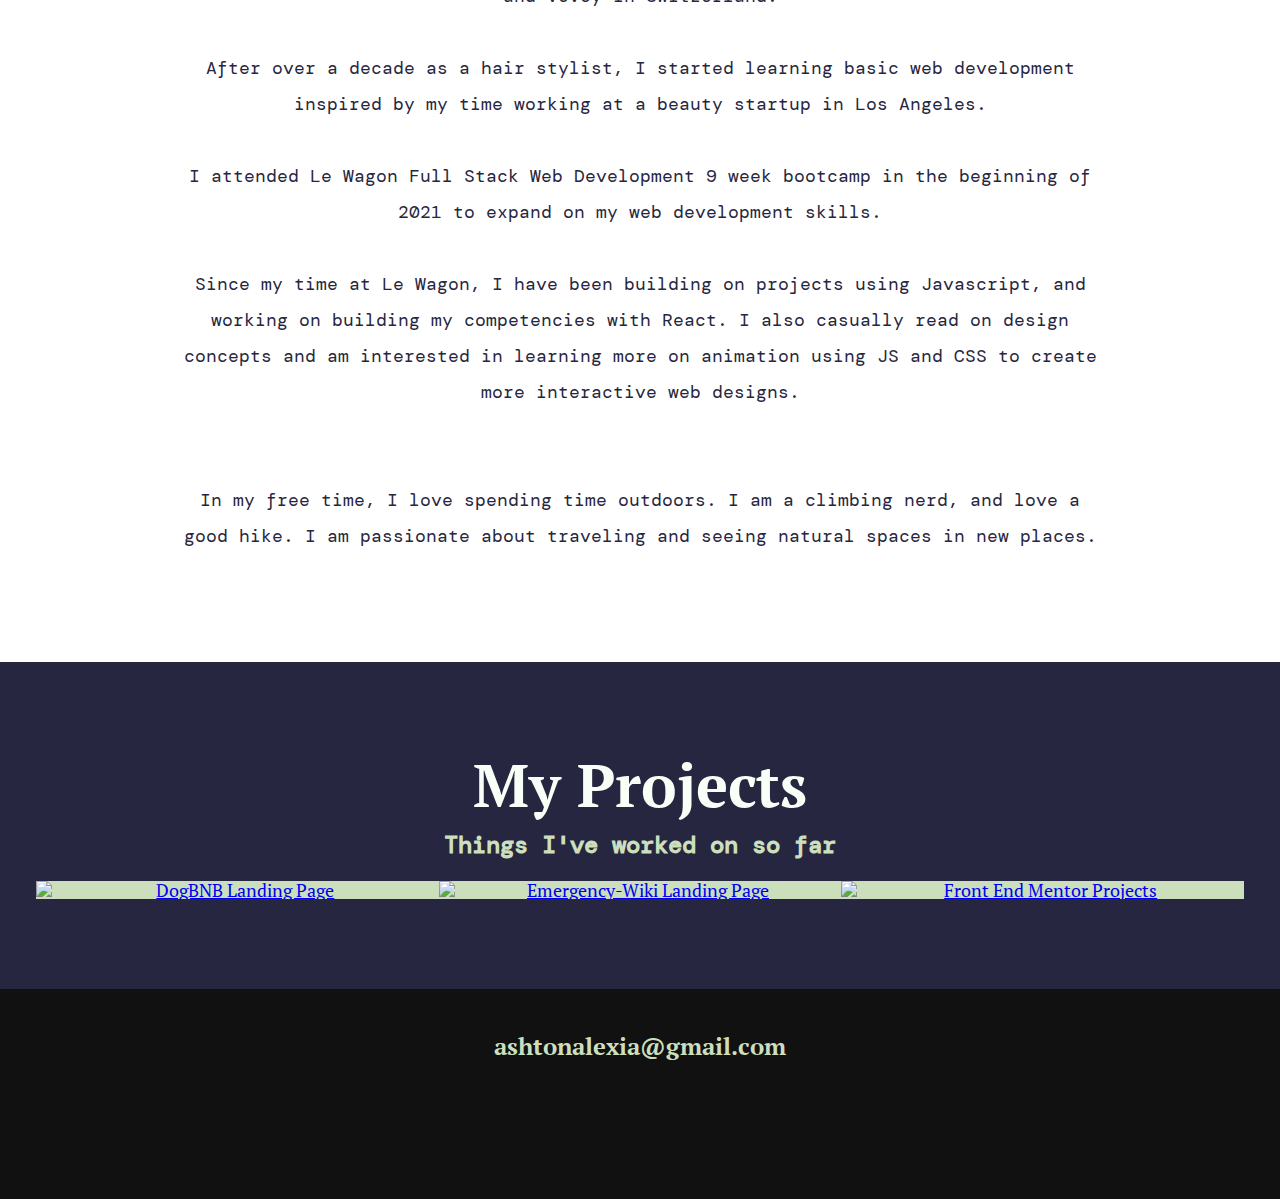
==== commit 5bb12e6c: "stupid nav" ====
--- a/index.html
+++ b/index.html
@@ -12,26 +12,28 @@
   </head>
   <body>
     <header>
-      <div class="logo">
-        <i class="fas fa-laptop-code"></i>
-      </div>
-      <button class="nav-toggle" aria-label="navigation">
-        <span class="hamburger"></span>
-      </button>
-      <nav class="nav">
-        <ul class="nav__list">
-          <li class="nav_item"><a href="#home" class="nav__link">Home</a></li>
-          <li class="nav_item">
-            <a href="#info_highlights" class="nav__link">Tidbits</a>
-          </li>
-          <li class="nav_item">
-            <a href="#about" class="nav__link">About Me</a>
-          </li>
-          <li class="nav_item">
-            <a href="#work" class="nav__link">My Work</a>
-          </li>
-        </ul>
-      </nav>
+      <section class="navigation">
+        <div class="logo">
+          <i class="fas fa-laptop-code"></i>
+        </div>
+        <button class="nav-toggle" aria-label="navigation">
+          <span class="hamburger"></span>
+        </button>
+        <nav class="nav">
+          <ul class="nav__list">
+            <li class="nav_item"><a href="#home" class="nav__link">Home</a></li>
+            <li class="nav_item">
+              <a href="#info_highlights" class="nav__link">Tidbits</a>
+            </li>
+            <li class="nav_item">
+              <a href="#about" class="nav__link">About Me</a>
+            </li>
+            <li class="nav_item">
+              <a href="#work" class="nav__link">My Work</a>
+            </li>
+          </ul>
+        </nav>
+      </section>
     </header>
     <!--Introduction-->
     <section class="intro" id="home">
@@ -111,7 +113,6 @@
           natural spaces in new places.
         </p>
       </div>
-      <img src="img/alexia.jpg" class="about_me--image" />
     </section>
 
     <!--My Work-->
--- a/style/index.css
+++ b/style/index.css
@@ -47,6 +47,7 @@
   font-family: var(--ff-primary);
   font-size: var(--fs-body);
   line-height: 1;
+  min-width: 600px;
 }
 
 section {
@@ -144,9 +145,13 @@
 }
 
 header {
+}
+
+.navigation {
   display: flex;
   justify-content: space-between;
   padding: 1em;
+  width: 100%;
 }
 
 .nav {
@@ -245,6 +250,12 @@
 
 .hamburger::after {
   bottom: 6px;
+}
+
+@media (min-width: 375px) {
+  .navigation {
+    min-width: 500px;
+  }
 }
 
 /*----Intro Section */
@@ -376,7 +387,7 @@
 
 @media (min-width: 375px) {
   .highlights {
-    margin: 0 auto;
+    min-width: 600px;
   }
 }
 
@@ -385,20 +396,12 @@
 .about_me {
   max-width: 1000px;
   margin: 0 auto;
-}
-
-.about_me--image {
-  box-shadow: var(--bs);
+  line-height: 2em;
 }
 
 @media (min-width: 375px) {
   .about_me {
-    grid-template-columns: 1fr 200px;
-    grid-template-areas:
-      "title img"
-      "subtitle img"
-      "text img";
-    grid-column-gap: 2em;
+    min-width: 500px;
   }
   .section__title--about {
     grid-area: title;
@@ -406,14 +409,9 @@
   .section__subtitle--about {
     grid-column: 1 / -1;
     grid-row: 2;
-    position: relative;
-    left: -1em;
     width: 100%;
     padding-left: 1em;
     padding-right: calc(200px + 4em);
-  }
-  .about_me--image {
-    display: none;
   }
   p {
     text-align: center;
@@ -455,6 +453,12 @@
   opacity: 0.75;
 }
 
+@media (min-width: 375px) {
+  .my_work {
+    min-width: 600px;
+  }
+}
+
 /*---footer----*/
 
 .footer {
@@ -462,6 +466,7 @@
   color: var(--clr-accent);
   text-align: center;
   padding: 2.5em 0;
+  min-width: 600px;
 }
 
 .footer a {
@@ -505,6 +510,7 @@
   padding: 0 2em 2em;
   max-width: 1000px;
   margin: 0 auto;
+  min-width: 600px;
 }
 
 .portfolio-item-individual p {
@@ -545,3 +551,14 @@
 .tech_item {
   padding: 2em;
 }
+
+@media (min-width: 375px) {
+  .tech_item {
+    padding: 0.5em;
+  }
+
+  .tech_list {
+    margin: 1em auto;
+    padding: 0;
+  }
+}
